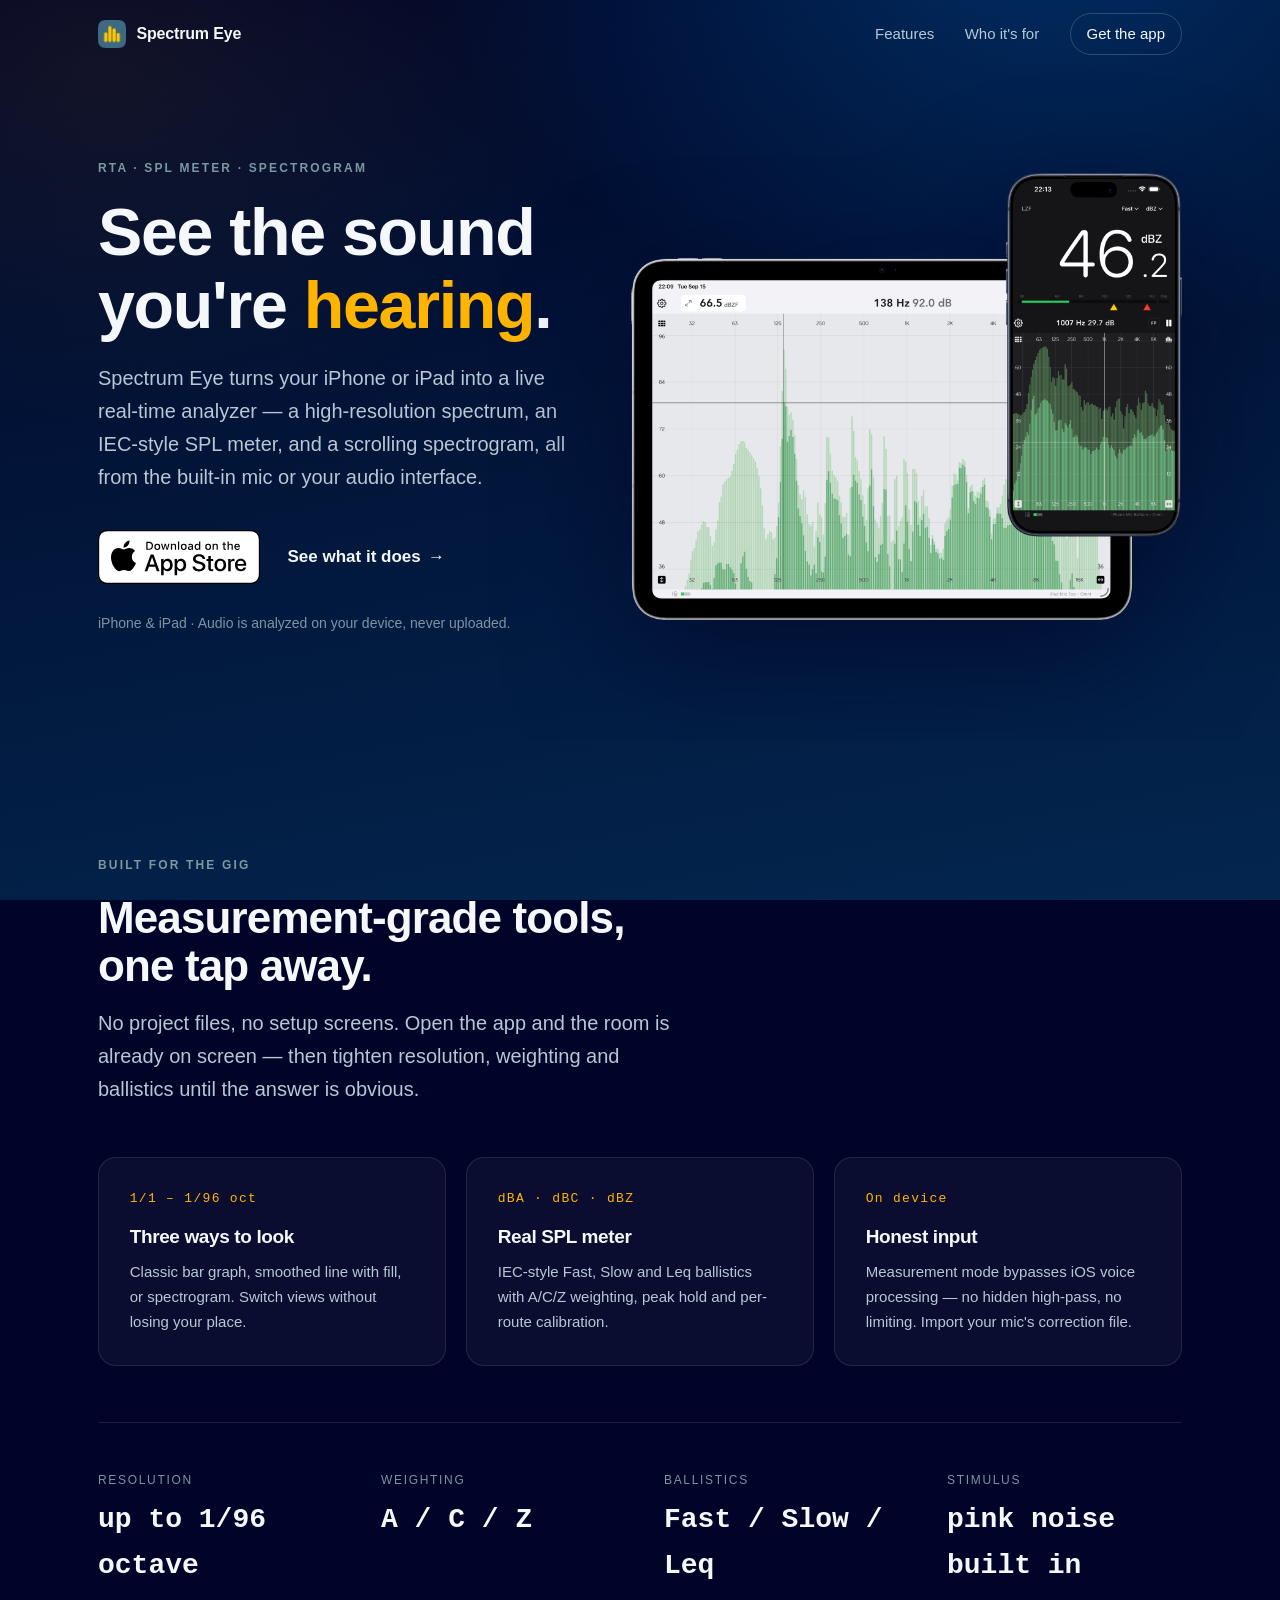
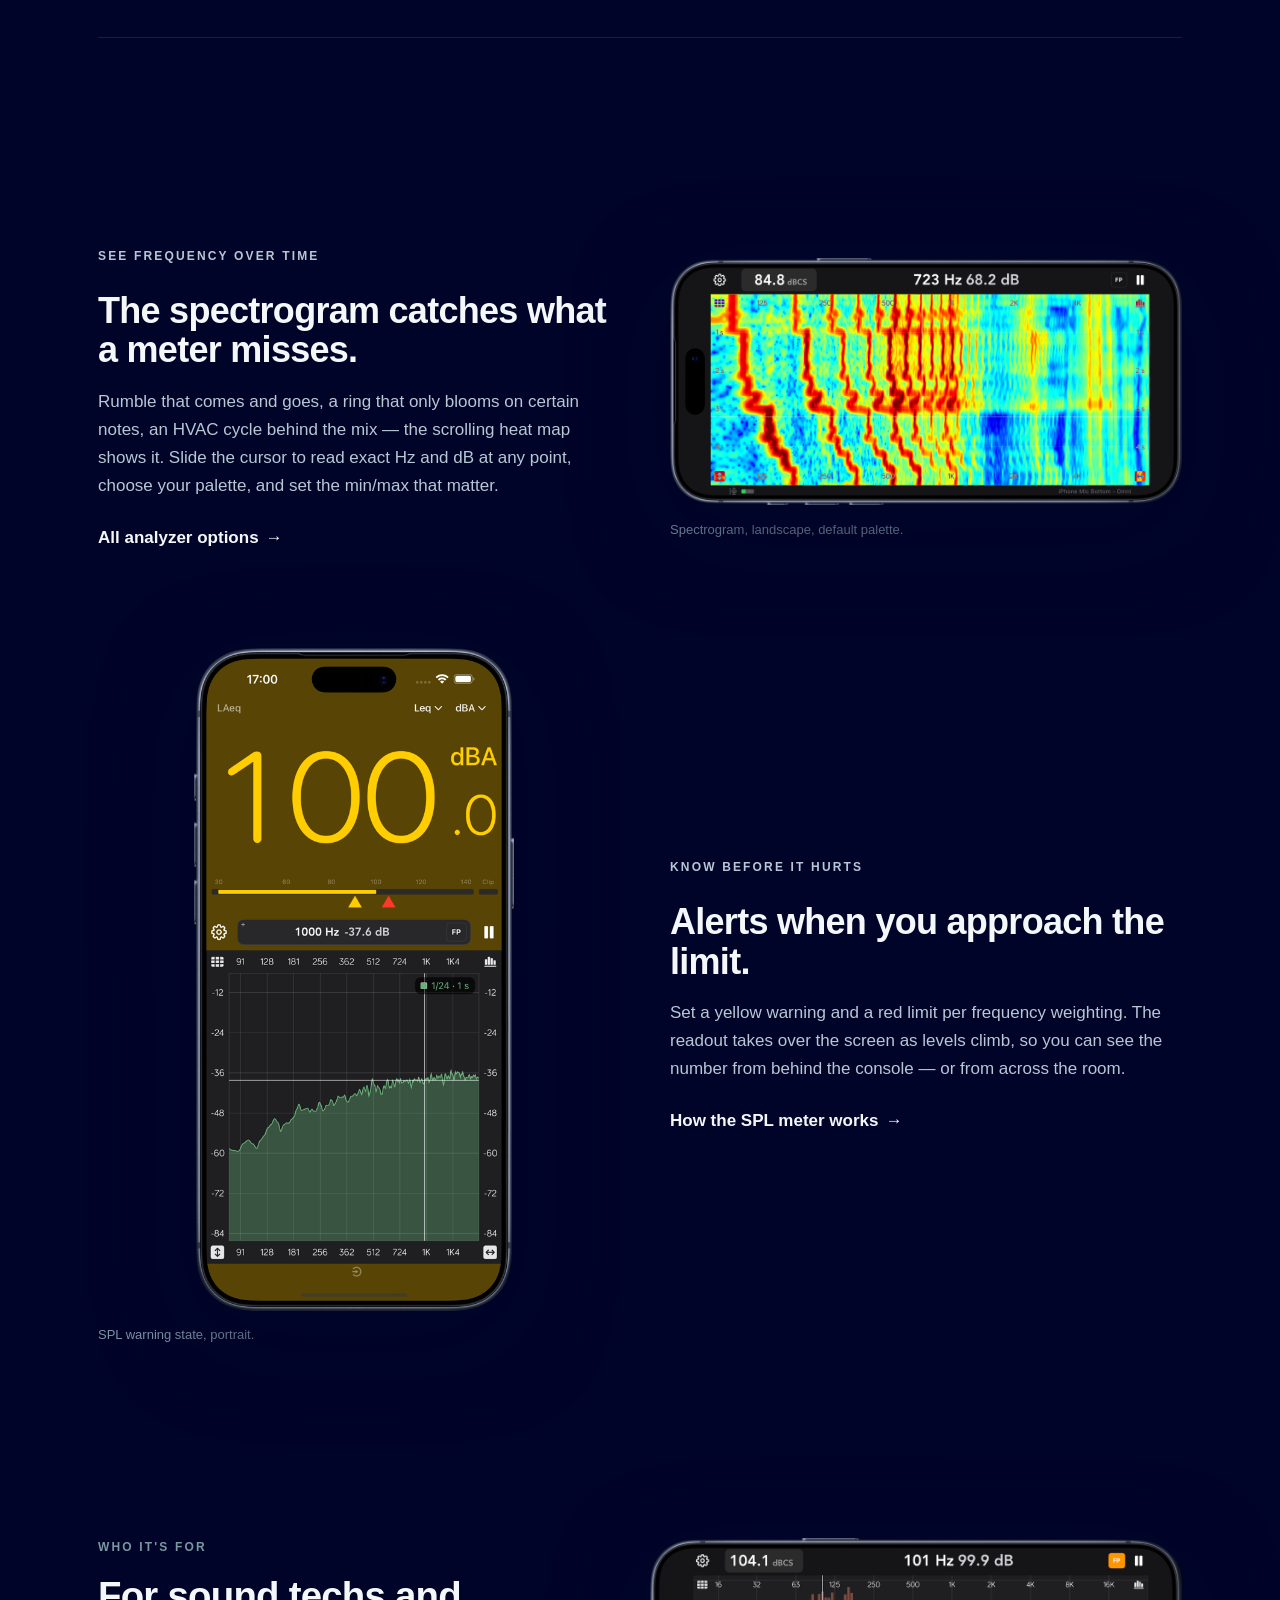
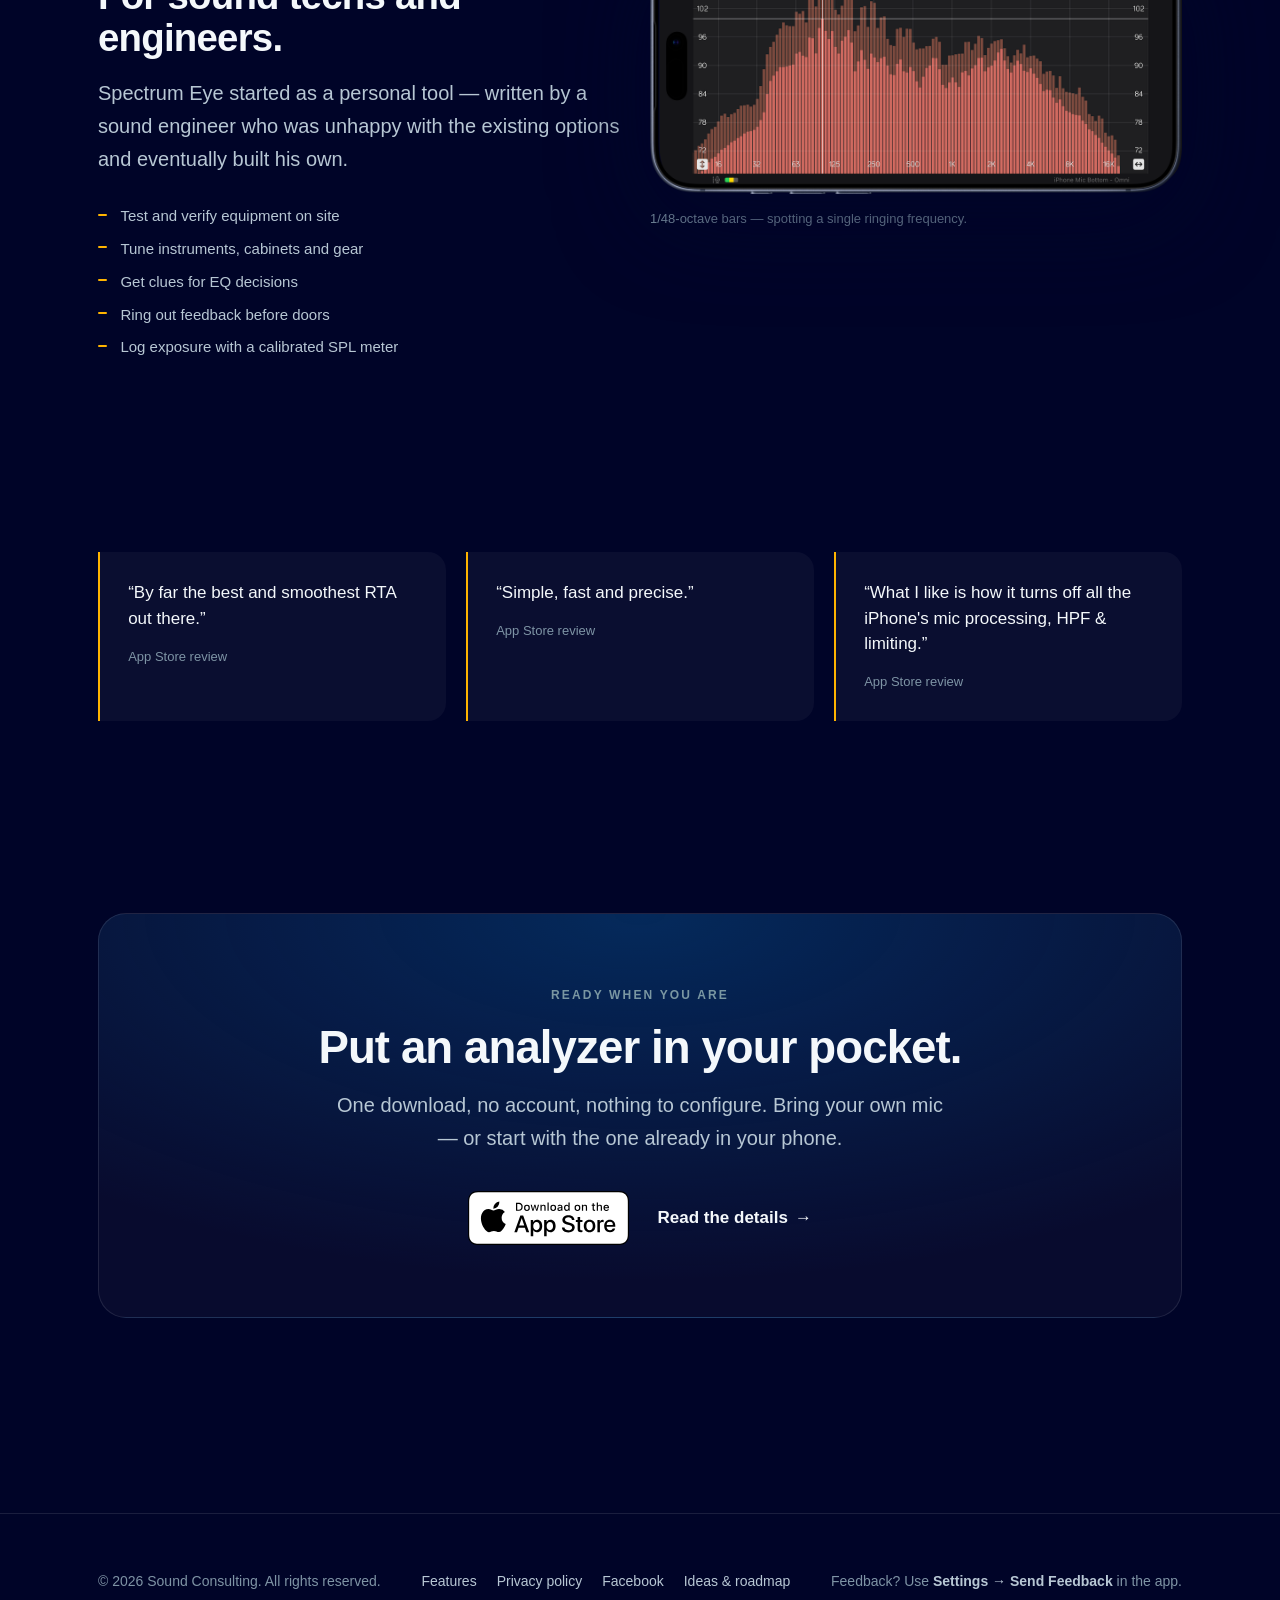
==== docs/index.html @ e40ea3b8 "Add Spectrum Eye marketing site under docs/ for GitHub Pages. Publish index and features pages with " ====
<!DOCTYPE html>
<html lang="en">
<head>
<meta charset="utf-8" />
<meta name="viewport" content="width=device-width, initial-scale=1" />
<title>Spectrum Eye — Live RTA, SPL Meter &amp; Spectrogram for iPhone and iPad</title>
<meta name="description" content="Spectrum Eye is a real-time audio analyzer for iPhone and iPad: bar, line and spectrogram views up to 1/96 octave, an IEC-style SPL meter with alerts, and mic calibration. Everything is analyzed on device." />
<link rel="canonical" href="https://www.spectrum-eye.com/" />
<meta property="og:type" content="website" />
<meta property="og:title" content="Spectrum Eye — Live RTA, SPL Meter &amp; Spectrogram" />
<meta property="og:description" content="A real-time analyzer built by a sound engineer: high-resolution RTA, IEC-style SPL meter, spectrogram, and mic calibration on iPhone and iPad." />
<meta property="og:url" content="https://www.spectrum-eye.com/" />
<meta property="og:image" content="https://www.spectrum-eye.com/assets/img/hero.png" />
<meta name="twitter:card" content="summary_large_image" />
<meta name="theme-color" content="#000428" />
<link rel="icon" type="image/png" href="assets/img/favicon.png" />
<link rel="apple-touch-icon" href="assets/img/apple-touch-icon.png" />
<link rel="stylesheet" href="assets/css/site.css" />
</head>
<body>
<a class="skip-link" href="#main">Skip to content</a>

<header class="masthead" data-stuck="false">
  <div class="shell masthead__inner">
    <a class="brand" href="index.html">
      <img src="assets/img/logo.png" alt="" width="28" height="28" />
      Spectrum&nbsp;Eye
    </a>
    <nav class="nav" aria-label="Main">
      <a href="features.html">Features</a>
      <a href="#who">Who it's for</a>
      <a class="nav__cta" href="https://apps.apple.com/app/apple-store/id794366989?pt=1736742&amp;ct=website&amp;mt=8">Get the app</a>
    </nav>
  </div>
</header>

<main id="main">

  <section class="hero">
    <div class="shell hero__grid">
      <div>
        <p class="eyebrow">RTA · SPL meter · Spectrogram</p>
        <h1>See the sound<br />you're <em>hearing</em>.</h1>
        <p class="lede">
          Spectrum Eye turns your iPhone or iPad into a live real-time analyzer — a
          high-resolution spectrum, an IEC-style SPL meter, and a scrolling spectrogram,
          all from the built-in mic or your audio interface.
        </p>
        <div class="hero__cta">
          <a class="badge-link" href="https://apps.apple.com/app/apple-store/id794366989?pt=1736742&amp;ct=website&amp;mt=8">
            <img src="assets/img/appstore-badge-white.svg" alt="Download Spectrum Eye on the App Store" />
          </a>
          <a class="text-link" href="features.html">See what it does <span aria-hidden="true">→</span></a>
        </div>
        <p class="hero__note">iPhone &amp; iPad · Audio is analyzed on your device, never uploaded.</p>
      </div>
      <div class="hero__art">
        <img src="assets/img/hero.png" width="2450" height="1989"
             alt="Spectrum Eye running on an iPad in light mode and an iPhone in dark mode, both showing a live spectrum and SPL readout." />
      </div>
    </div>
    <div class="shell">
      <div class="eq" aria-hidden="true">
        <span style="animation-delay:0s"></span><span style="animation-delay:.12s"></span>
        <span style="animation-delay:.3s"></span><span style="animation-delay:.08s"></span>
        <span style="animation-delay:.42s"></span><span style="animation-delay:.22s"></span>
        <span style="animation-delay:.55s"></span><span style="animation-delay:.16s"></span>
        <span style="animation-delay:.36s"></span><span style="animation-delay:.48s"></span>
        <span style="animation-delay:.05s"></span><span style="animation-delay:.28s"></span>
        <span style="animation-delay:.6s"></span><span style="animation-delay:.18s"></span>
        <span style="animation-delay:.34s"></span><span style="animation-delay:.44s"></span>
        <span style="animation-delay:.1s"></span><span style="animation-delay:.52s"></span>
        <span style="animation-delay:.26s"></span><span style="animation-delay:.38s"></span>
      </div>
    </div>
  </section>

  <section class="section" aria-labelledby="built">
    <div class="shell">
      <div class="section__head reveal">
        <p class="eyebrow">Built for the gig</p>
        <h2 id="built">Measurement-grade tools, one tap away.</h2>
        <p class="lede">
          No project files, no setup screens. Open the app and the room is already on screen —
          then tighten resolution, weighting and ballistics until the answer is obvious.
        </p>
      </div>

      <div class="grid grid--3">
        <article class="card reveal">
          <span class="card__mark">1/1 – 1/96 oct</span>
          <h3>Three ways to look</h3>
          <p>Classic bar graph, smoothed line with fill, or spectrogram. Switch views without losing your place.</p>
        </article>
        <article class="card reveal">
          <span class="card__mark">dBA · dBC · dBZ</span>
          <h3>Real SPL meter</h3>
          <p>IEC-style Fast, Slow and Leq ballistics with A/C/Z weighting, peak hold and per-route calibration.</p>
        </article>
        <article class="card reveal">
          <span class="card__mark">On device</span>
          <h3>Honest input</h3>
          <p>Measurement mode bypasses iOS voice processing — no hidden high-pass, no limiting. Import your mic's correction file.</p>
        </article>
      </div>

      <dl class="stats reveal" style="margin-top: clamp(2.5rem, 5vw, 3.5rem)">
        <div class="stat"><dt>Resolution</dt><dd>up to 1/96 octave</dd></div>
        <div class="stat"><dt>Weighting</dt><dd>A / C / Z</dd></div>
        <div class="stat"><dt>Ballistics</dt><dd>Fast / Slow / Leq</dd></div>
        <div class="stat"><dt>Stimulus</dt><dd>pink noise built in</dd></div>
      </dl>
    </div>
  </section>

  <section class="section section--tight" aria-labelledby="time">
    <div class="shell">
      <div class="showcase reveal">
        <div>
          <p class="eyebrow">See frequency over time</p>
          <h2 id="time">The spectrogram catches what a meter misses.</h2>
          <p>
            Rumble that comes and goes, a ring that only blooms on certain notes, an HVAC cycle
            behind the mix — the scrolling heat map shows it. Slide the cursor to read exact
            Hz and dB at any point, choose your palette, and set the min/max that matter.
          </p>
          <a class="text-link" href="features.html#analyzer">All analyzer options <span aria-hidden="true">→</span></a>
        </div>
        <div class="showcase__art">
          <figure class="figure">
            <div class="frame">
              <img src="assets/img/shot-spectrogram-dark.png" loading="lazy"
                   alt="Spectrogram view in Spectrum Eye showing a colour heat map of frequency against time with a cursor readout of 723 Hz." />
            </div>
            <figcaption>Spectrogram, landscape, default palette.</figcaption>
          </figure>
        </div>
      </div>

      <div class="showcase showcase--flip reveal">
        <div>
          <p class="eyebrow">Know before it hurts</p>
          <h2>Alerts when you approach the limit.</h2>
          <p>
            Set a yellow warning and a red limit per frequency weighting. The readout takes over the
            screen as levels climb, so you can see the number from behind the console — or from
            across the room.
          </p>
          <a class="text-link" href="features.html#spl">How the SPL meter works <span aria-hidden="true">→</span></a>
        </div>
        <div class="showcase__art">
          <figure class="figure">
            <div class="frame frame--phone">
              <img src="assets/img/shot-spl-alert.png" loading="lazy"
                   alt="iPhone showing the SPL meter tinted yellow at 100.0 dBA with a warning threshold marker and live spectrum below." />
            </div>
            <figcaption>SPL warning state, portrait.</figcaption>
          </figure>
        </div>
      </div>
    </div>
  </section>

  <section class="section" id="who" aria-labelledby="who-h">
    <div class="shell">
      <div class="grid grid--2">
        <div class="reveal">
          <p class="eyebrow">Who it's for</p>
          <h2 id="who-h" style="font-size: clamp(1.6rem, 1.2rem + 1.8vw, 2.4rem); margin-bottom: 1.1rem">
            For sound techs and engineers.
          </h2>
          <p class="lede" style="margin-bottom: 1.75rem">
            Spectrum Eye started as a personal tool — written by a sound engineer who was unhappy
            with the existing options and eventually built his own.
          </p>
          <ul class="ticks">
            <li>Test and verify equipment on site</li>
            <li>Tune instruments, cabinets and gear</li>
            <li>Get clues for EQ decisions</li>
            <li>Ring out feedback before doors</li>
            <li>Log exposure with a calibrated SPL meter</li>
          </ul>
        </div>
        <div class="reveal">
          <figure class="figure">
            <div class="frame">
              <img src="assets/img/shot-bars-dark.png" loading="lazy"
                   alt="Landscape bar graph view with a narrow peak around 1 kHz, cursor reading 1098 Hz at -27.5 dB." />
            </div>
            <figcaption>1/48-octave bars — spotting a single ringing frequency.</figcaption>
          </figure>
        </div>
      </div>
    </div>
  </section>

  <section class="section section--tight" aria-label="What users say">
    <div class="shell">
      <div class="quotes">
        <blockquote class="quote reveal">
          <p>“By far the best and smoothest RTA out there.”</p>
          <footer>App Store review</footer>
        </blockquote>
        <blockquote class="quote reveal">
          <p>“Simple, fast and precise.”</p>
          <footer>App Store review</footer>
        </blockquote>
        <blockquote class="quote reveal">
          <p>“What I like is how it turns off all the iPhone's mic processing, HPF &amp; limiting.”</p>
          <footer>App Store review</footer>
        </blockquote>
      </div>
    </div>
  </section>

  <section class="section" aria-labelledby="get">
    <div class="shell">
      <div class="closer reveal">
        <p class="eyebrow">Ready when you are</p>
        <h2 id="get">Put an analyzer in your pocket.</h2>
        <p class="lede">
          One download, no account, nothing to configure. Bring your own mic — or start with
          the one already in your phone.
        </p>
        <div class="hero__cta">
          <a class="badge-link" href="https://apps.apple.com/app/apple-store/id794366989?pt=1736742&amp;ct=website&amp;mt=8">
            <img src="assets/img/appstore-badge-white.svg" alt="Download Spectrum Eye on the App Store" />
          </a>
          <a class="text-link" href="features.html">Read the details <span aria-hidden="true">→</span></a>
        </div>
      </div>
    </div>
  </section>

</main>

<footer class="footer">
  <div class="shell footer__inner">
    <p>© 2026 Sound Consulting. All rights reserved.</p>
    <nav aria-label="Footer">
      <a href="features.html">Features</a>
      <a href="se_privacy_policy_en.html">Privacy policy</a>
      <a href="https://www.facebook.com/spectrum.eye.rta" target="_blank" rel="noopener">Facebook</a>
      <a href="https://spectrumeye.userjot.com/" target="_blank" rel="noopener">Ideas &amp; roadmap</a>
    </nav>
    <p>Feedback? Use <strong>Settings → Send Feedback</strong> in the app.</p>
  </div>
</footer>

<script src="assets/js/site.js" defer></script>
</body>
</html>
---- docs/assets/css/site.css ----
/* Spectrum Eye — site styles
   Palette continues the spectrum-eye.com deep-blue gradient and Segoe UI type,
   with the app emblem's amber and the analyzer's green as accents. */

:root {
  --navy-abyss: #000428;
  --navy-deep: #021539;
  --navy-mid: #03264f;
  --navy-lit: #004e92;

  --amber: #ffb400;
  --amber-soft: #ffc94d;
  --green: #74d18e;
  --slate: #7a97a2;

  --ink: #f4f8fb;
  --ink-dim: #b7c7d4;
  --ink-faint: #7e94a5;

  --hairline: rgba(255, 255, 255, 0.1);
  --hairline-strong: rgba(255, 255, 255, 0.18);
  --pane: rgba(255, 255, 255, 0.04);

  --font: "Segoe UI", -apple-system, BlinkMacSystemFont, "Helvetica Neue",
    Helvetica, Arial, sans-serif;
  --font-num: ui-monospace, SFMono-Regular, "SF Mono", Menlo, Consolas,
    monospace;

  --shell: 1180px;
  --gutter: clamp(1.25rem, 4vw, 3rem);
  --radius: 18px;
  --ease: cubic-bezier(0.22, 0.61, 0.36, 1);
}

*,
*::before,
*::after {
  box-sizing: border-box;
}

html {
  -webkit-text-size-adjust: 100%;
  scroll-behavior: smooth;
}

body {
  margin: 0;
  font-family: var(--font);
  font-size: clamp(1rem, 0.96rem + 0.2vw, 1.0625rem);
  line-height: 1.65;
  color: var(--ink);
  background-color: var(--navy-abyss);
  background-image:
    radial-gradient(900px 620px at 82% -10%, rgba(0, 78, 146, 0.55), transparent 70%),
    radial-gradient(760px 520px at 8% 8%, rgba(255, 180, 0, 0.07), transparent 68%),
    linear-gradient(170deg, var(--navy-abyss) 0%, var(--navy-deep) 45%, var(--navy-mid) 100%);
  background-attachment: fixed;
  -webkit-font-smoothing: antialiased;
  text-rendering: optimizeLegibility;
}

img,
svg {
  display: block;
  max-width: 100%;
  height: auto;
}

a {
  color: var(--amber-soft);
  text-decoration-color: rgba(255, 201, 77, 0.35);
  text-underline-offset: 3px;
  transition: color 0.2s var(--ease), text-decoration-color 0.2s var(--ease);
}

a:hover {
  color: #fff;
  text-decoration-color: currentColor;
}

:focus-visible {
  outline: 2px solid var(--amber);
  outline-offset: 3px;
  border-radius: 4px;
}

h1,
h2,
h3 {
  margin: 0;
  line-height: 1.1;
  letter-spacing: -0.02em;
  font-weight: 700;
}

p {
  margin: 0;
}

/* ---------- layout primitives ---------- */

.shell {
  width: 100%;
  max-width: var(--shell);
  margin-inline: auto;
  padding-inline: var(--gutter);
}

.skip-link {
  position: absolute;
  left: -9999px;
  top: 0;
  z-index: 100;
  padding: 0.75rem 1rem;
  background: var(--amber);
  color: #10203a;
  font-weight: 600;
}

.skip-link:focus {
  left: 1rem;
  top: 1rem;
}

.eyebrow {
  margin: 0 0 1.1rem;
  font-size: 0.75rem;
  font-weight: 600;
  letter-spacing: 0.18em;
  text-transform: uppercase;
  color: var(--slate);
}

.lede {
  color: var(--ink-dim);
  font-size: clamp(1.0625rem, 1rem + 0.4vw, 1.25rem);
  max-width: 56ch;
}

.section {
  padding-block: clamp(4rem, 9vw, 7.5rem);
}

.section--tight {
  padding-block: clamp(3rem, 6vw, 5rem);
}

.section__head {
  max-width: 62ch;
  margin-bottom: clamp(2.25rem, 4vw, 3.5rem);
}

.section__head h2 {
  font-size: clamp(1.75rem, 1.2rem + 2vw, 2.75rem);
  margin-bottom: 1rem;
}

.rule {
  height: 1px;
  border: 0;
  margin: 0;
  background: linear-gradient(
    to right,
    transparent,
    var(--hairline-strong) 20%,
    var(--hairline-strong) 80%,
    transparent
  );
}

/* ---------- header ---------- */

.masthead {
  position: sticky;
  top: 0;
  z-index: 50;
  border-bottom: 1px solid transparent;
  transition: background 0.3s var(--ease), border-color 0.3s var(--ease),
    backdrop-filter 0.3s var(--ease);
}

.masthead[data-stuck="true"] {
  background: rgba(2, 12, 34, 0.72);
  backdrop-filter: blur(14px) saturate(140%);
  border-bottom-color: var(--hairline);
}

.masthead__inner {
  display: flex;
  align-items: center;
  gap: 1.5rem;
  min-height: 68px;
}

.brand {
  display: inline-flex;
  align-items: center;
  gap: 0.65rem;
  font-weight: 600;
  font-size: 1rem;
  letter-spacing: -0.01em;
  color: var(--ink);
  text-decoration: none;
  margin-right: auto;
}

/* the icon carries its own squircle, so no CSS masking here */
.brand img {
  width: 28px;
  height: 28px;
}

.nav {
  display: flex;
  align-items: center;
  gap: clamp(1rem, 2.5vw, 1.9rem);
}

.nav a {
  color: var(--ink-dim);
  font-size: 0.9375rem;
  text-decoration: none;
}

.nav a:hover,
.nav a[aria-current="page"] {
  color: var(--ink);
}

.nav__cta {
  padding: 0.45rem 1rem;
  border: 1px solid var(--hairline-strong);
  border-radius: 999px;
  color: var(--ink) !important;
}

.nav__cta:hover {
  border-color: var(--amber);
  color: var(--amber-soft) !important;
}

@media (max-width: 560px) {
  .nav a:not(.nav__cta) {
    display: none;
  }
}

/* ---------- hero ---------- */

.hero {
  padding-block: clamp(3rem, 7vw, 6rem) 0;
  overflow: hidden;
}

.hero__grid {
  display: grid;
  gap: clamp(2.5rem, 5vw, 4rem);
  align-items: center;
}

@media (min-width: 900px) {
  .hero__grid {
    grid-template-columns: minmax(0, 0.92fr) minmax(0, 1.08fr);
  }
}

.hero h1 {
  font-size: clamp(2.4rem, 1.4rem + 4.4vw, 4.15rem);
  margin-bottom: 1.25rem;
}

.hero h1 em {
  font-style: normal;
  color: var(--amber);
}

.hero__cta {
  display: flex;
  flex-wrap: wrap;
  align-items: center;
  gap: 1.25rem 1.75rem;
  margin-top: 2.25rem;
}

.badge-link {
  display: inline-block;
  transition: transform 0.25s var(--ease), filter 0.25s var(--ease);
}

.badge-link img {
  height: 54px;
  width: auto;
}

.badge-link:hover {
  transform: translateY(-2px);
  filter: drop-shadow(0 10px 22px rgba(0, 0, 0, 0.45));
}

.text-link {
  display: inline-flex;
  align-items: center;
  gap: 0.45rem;
  font-weight: 600;
  text-decoration: none;
  color: var(--ink);
}

.text-link span {
  transition: transform 0.25s var(--ease);
}

.text-link:hover span {
  transform: translateX(4px);
}

.hero__note {
  margin-top: 1.75rem;
  font-size: 0.875rem;
  color: var(--ink-faint);
}

.hero__art {
  position: relative;
}

.hero__art::before {
  content: "";
  position: absolute;
  inset: 6% -12% 12% -6%;
  background: radial-gradient(
    closest-side,
    rgba(116, 209, 142, 0.22),
    rgba(0, 78, 146, 0.12) 55%,
    transparent 75%
  );
  filter: blur(12px);
  z-index: -1;
}

.hero__art img {
  width: 100%;
  filter: drop-shadow(0 40px 60px rgba(0, 4, 40, 0.6));
}

/* equalizer divider — decorative */

.eq {
  display: flex;
  align-items: flex-end;
  gap: 3px;
  height: 34px;
  margin-top: clamp(3rem, 6vw, 4.5rem);
  opacity: 0.55;
}

.eq span {
  flex: 1;
  min-width: 2px;
  border-radius: 2px 2px 0 0;
  background: linear-gradient(to top, rgba(116, 209, 142, 0.15), var(--green));
  transform-origin: bottom;
  animation: eq-pulse 1.8s var(--ease) infinite alternate;
}

@keyframes eq-pulse {
  from {
    height: 12%;
  }
  to {
    height: 100%;
  }
}

/* ---------- feature grid ---------- */

.grid {
  display: grid;
  gap: 1.25rem;
}

@media (min-width: 700px) {
  .grid--3 {
    grid-template-columns: repeat(3, minmax(0, 1fr));
  }
  .grid--2 {
    grid-template-columns: repeat(2, minmax(0, 1fr));
  }
}

.card {
  padding: clamp(1.5rem, 2.4vw, 2rem);
  border: 1px solid var(--hairline);
  border-radius: var(--radius);
  background: var(--pane);
  transition: transform 0.3s var(--ease), border-color 0.3s var(--ease),
    background 0.3s var(--ease);
}

.card:hover {
  transform: translateY(-4px);
  border-color: var(--hairline-strong);
  background: rgba(255, 255, 255, 0.06);
}

.card h3 {
  font-size: 1.1875rem;
  margin-bottom: 0.75rem;
}

.card p {
  color: var(--ink-dim);
  font-size: 0.9375rem;
}

.card__mark {
  display: block;
  margin-bottom: 1.1rem;
  font-family: var(--font-num);
  font-size: 0.8125rem;
  letter-spacing: 0.1em;
  color: var(--amber);
}

.ticks {
  margin: 0;
  padding: 0;
  list-style: none;
  color: var(--ink-dim);
}

.ticks li {
  position: relative;
  padding-left: 1.4rem;
  font-size: 0.9375rem;
}

.ticks li + li {
  margin-top: 0.5rem;
}

.ticks li::before {
  content: "";
  position: absolute;
  left: 0;
  top: 0.62em;
  width: 9px;
  height: 2px;
  border-radius: 2px;
  background: var(--amber);
}

/* ---------- showcase rows ---------- */

.showcase {
  display: grid;
  gap: clamp(2rem, 5vw, 3.75rem);
  align-items: center;
}

@media (min-width: 880px) {
  .showcase {
    grid-template-columns: repeat(2, minmax(0, 1fr));
  }
  .showcase--flip .showcase__art {
    order: -1;
  }
}

.showcase + .showcase {
  margin-top: clamp(3.5rem, 8vw, 6rem);
}

.showcase h2,
.showcase h3 {
  font-size: clamp(1.5rem, 1.1rem + 1.6vw, 2.25rem);
  margin-bottom: 1.1rem;
}

.showcase p {
  color: var(--ink-dim);
  margin-bottom: 1.5rem;
}

/* screenshots are device renders with their own bezel and transparent corners,
   so the shadow follows the image silhouette rather than a wrapper box */
.frame img {
  filter: drop-shadow(0 26px 45px rgba(0, 4, 40, 0.7));
}

.frame--phone {
  max-width: 320px;
  margin-inline: auto;
}

.figure {
  margin: 0;
}

.figure figcaption {
  margin-top: 0.85rem;
  font-size: 0.8125rem;
  color: var(--ink-faint);
}

/* ---------- quotes ---------- */

.quotes {
  display: grid;
  gap: 1.25rem;
}

@media (min-width: 760px) {
  .quotes {
    grid-template-columns: repeat(3, minmax(0, 1fr));
  }
}

.quote {
  margin: 0;
  padding: clamp(1.4rem, 2.2vw, 1.85rem);
  border-left: 2px solid var(--amber);
  border-radius: 0 var(--radius) var(--radius) 0;
  background: var(--pane);
}

.quote p {
  font-size: 1.0625rem;
  line-height: 1.5;
}

.quote footer {
  margin-top: 0.9rem;
  font-size: 0.8125rem;
  color: var(--ink-faint);
}

/* ---------- stats ---------- */

.stats {
  display: grid;
  gap: 1.5rem clamp(1.5rem, 4vw, 3rem);
  grid-template-columns: repeat(auto-fit, minmax(150px, 1fr));
  padding-block: clamp(2rem, 4vw, 3rem);
  border-block: 1px solid var(--hairline);
}

.stat dt {
  font-size: 0.75rem;
  letter-spacing: 0.14em;
  text-transform: uppercase;
  color: var(--ink-faint);
  margin-bottom: 0.35rem;
}

.stat dd {
  margin: 0;
  font-family: var(--font-num);
  font-size: clamp(1.35rem, 1.1rem + 0.9vw, 1.75rem);
  font-weight: 600;
  color: var(--ink);
}

/* ---------- in-page nav (features) ---------- */

.jumps {
  display: flex;
  flex-wrap: wrap;
  gap: 0.6rem;
  margin-top: 2rem;
}

.jumps a {
  padding: 0.4rem 0.9rem;
  border: 1px solid var(--hairline);
  border-radius: 999px;
  font-size: 0.875rem;
  color: var(--ink-dim);
  text-decoration: none;
}

.jumps a:hover {
  border-color: var(--amber);
  color: var(--amber-soft);
}

/* ---------- spec rows ---------- */

.spec {
  margin: 0;
  border-top: 1px solid var(--hairline);
}

.spec > div {
  display: grid;
  gap: 0.2rem 2rem;
  padding-block: 0.95rem;
  border-bottom: 1px solid var(--hairline);
}

@media (min-width: 640px) {
  .spec > div {
    grid-template-columns: minmax(0, 13rem) minmax(0, 1fr);
    align-items: baseline;
  }
}

.spec dt {
  font-size: 0.8125rem;
  letter-spacing: 0.1em;
  text-transform: uppercase;
  color: var(--ink-faint);
}

.spec dd {
  margin: 0;
  color: var(--ink-dim);
  font-size: 0.9375rem;
}

/* ---------- side-by-side phone shots ---------- */

.gallery {
  display: grid;
  grid-template-columns: repeat(2, minmax(0, 1fr));
  gap: clamp(0.75rem, 2vw, 1.5rem);
  align-items: start;
}

.gallery img {
  filter: drop-shadow(0 20px 36px rgba(0, 4, 40, 0.65));
}

/* ---------- closing call to action ---------- */

.closer {
  text-align: center;
  padding: clamp(2.75rem, 6vw, 4.5rem) clamp(1.5rem, 4vw, 3.5rem);
  border: 1px solid var(--hairline);
  border-radius: 28px;
  background:
    radial-gradient(120% 140% at 50% 0%, rgba(0, 78, 146, 0.45), transparent 65%),
    rgba(255, 255, 255, 0.03);
}

.closer h2 {
  font-size: clamp(1.75rem, 1.2rem + 2.2vw, 2.85rem);
  margin-bottom: 1rem;
}

.closer .lede {
  margin-inline: auto;
}

.closer .hero__cta {
  justify-content: center;
}

/* ---------- footer ---------- */

.footer {
  padding-block: clamp(2.5rem, 5vw, 3.5rem);
  border-top: 1px solid var(--hairline);
  margin-top: clamp(3rem, 7vw, 5rem);
  color: var(--ink-faint);
  font-size: 0.875rem;
}

.footer__inner {
  display: flex;
  flex-wrap: wrap;
  gap: 1rem 2rem;
  align-items: center;
  justify-content: space-between;
}

.footer nav {
  display: flex;
  flex-wrap: wrap;
  gap: 1.25rem;
}

.footer a {
  color: var(--ink-dim);
  text-decoration: none;
}

.footer a:hover {
  color: #fff;
}

.footer strong {
  font-weight: 600;
  color: var(--ink-dim);
}

/* ---------- reveal on scroll ---------- */

.reveal {
  opacity: 0;
  transform: translateY(18px);
  transition: opacity 0.7s var(--ease), transform 0.7s var(--ease);
}

.reveal.is-visible {
  opacity: 1;
  transform: none;
}

@media (prefers-reduced-motion: reduce) {
  html {
    scroll-behavior: auto;
  }
  .reveal {
    opacity: 1;
    transform: none;
    transition: none;
  }
  .eq span {
    animation: none;
    height: 45%;
  }
}
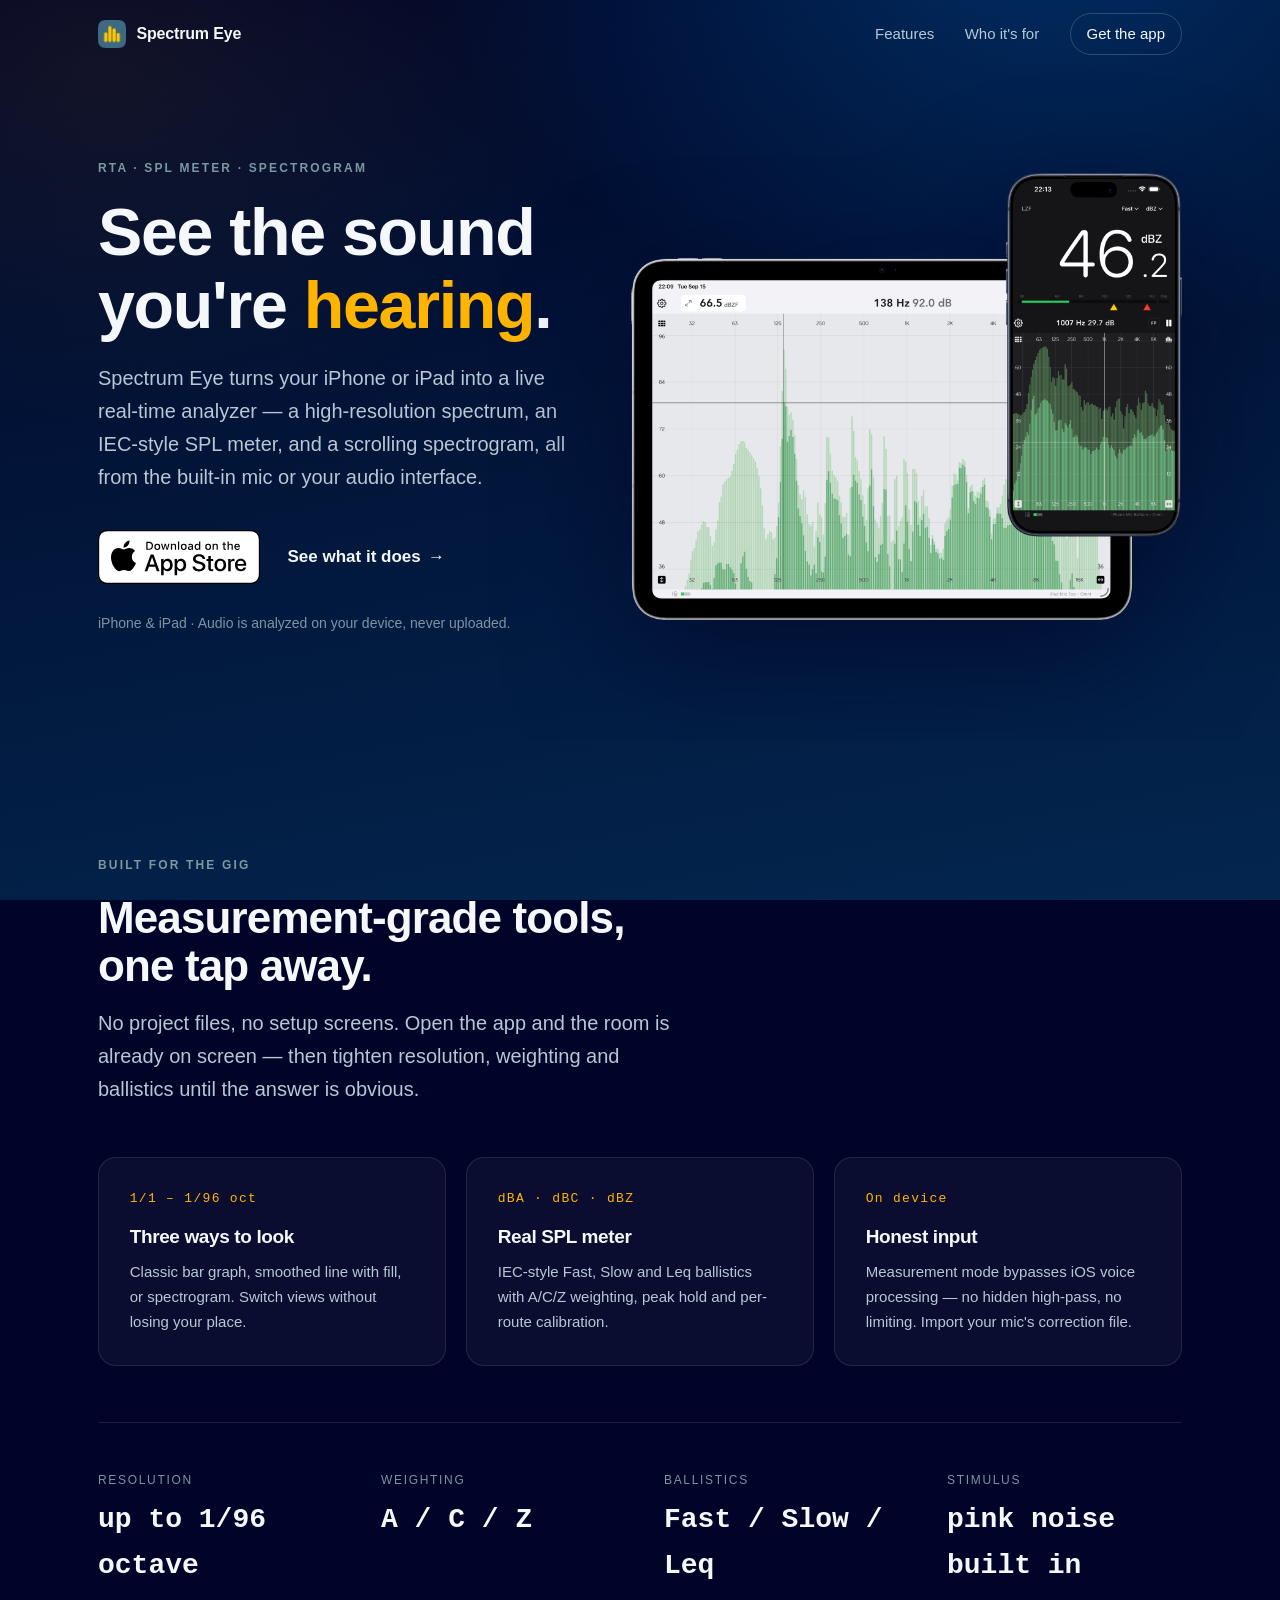
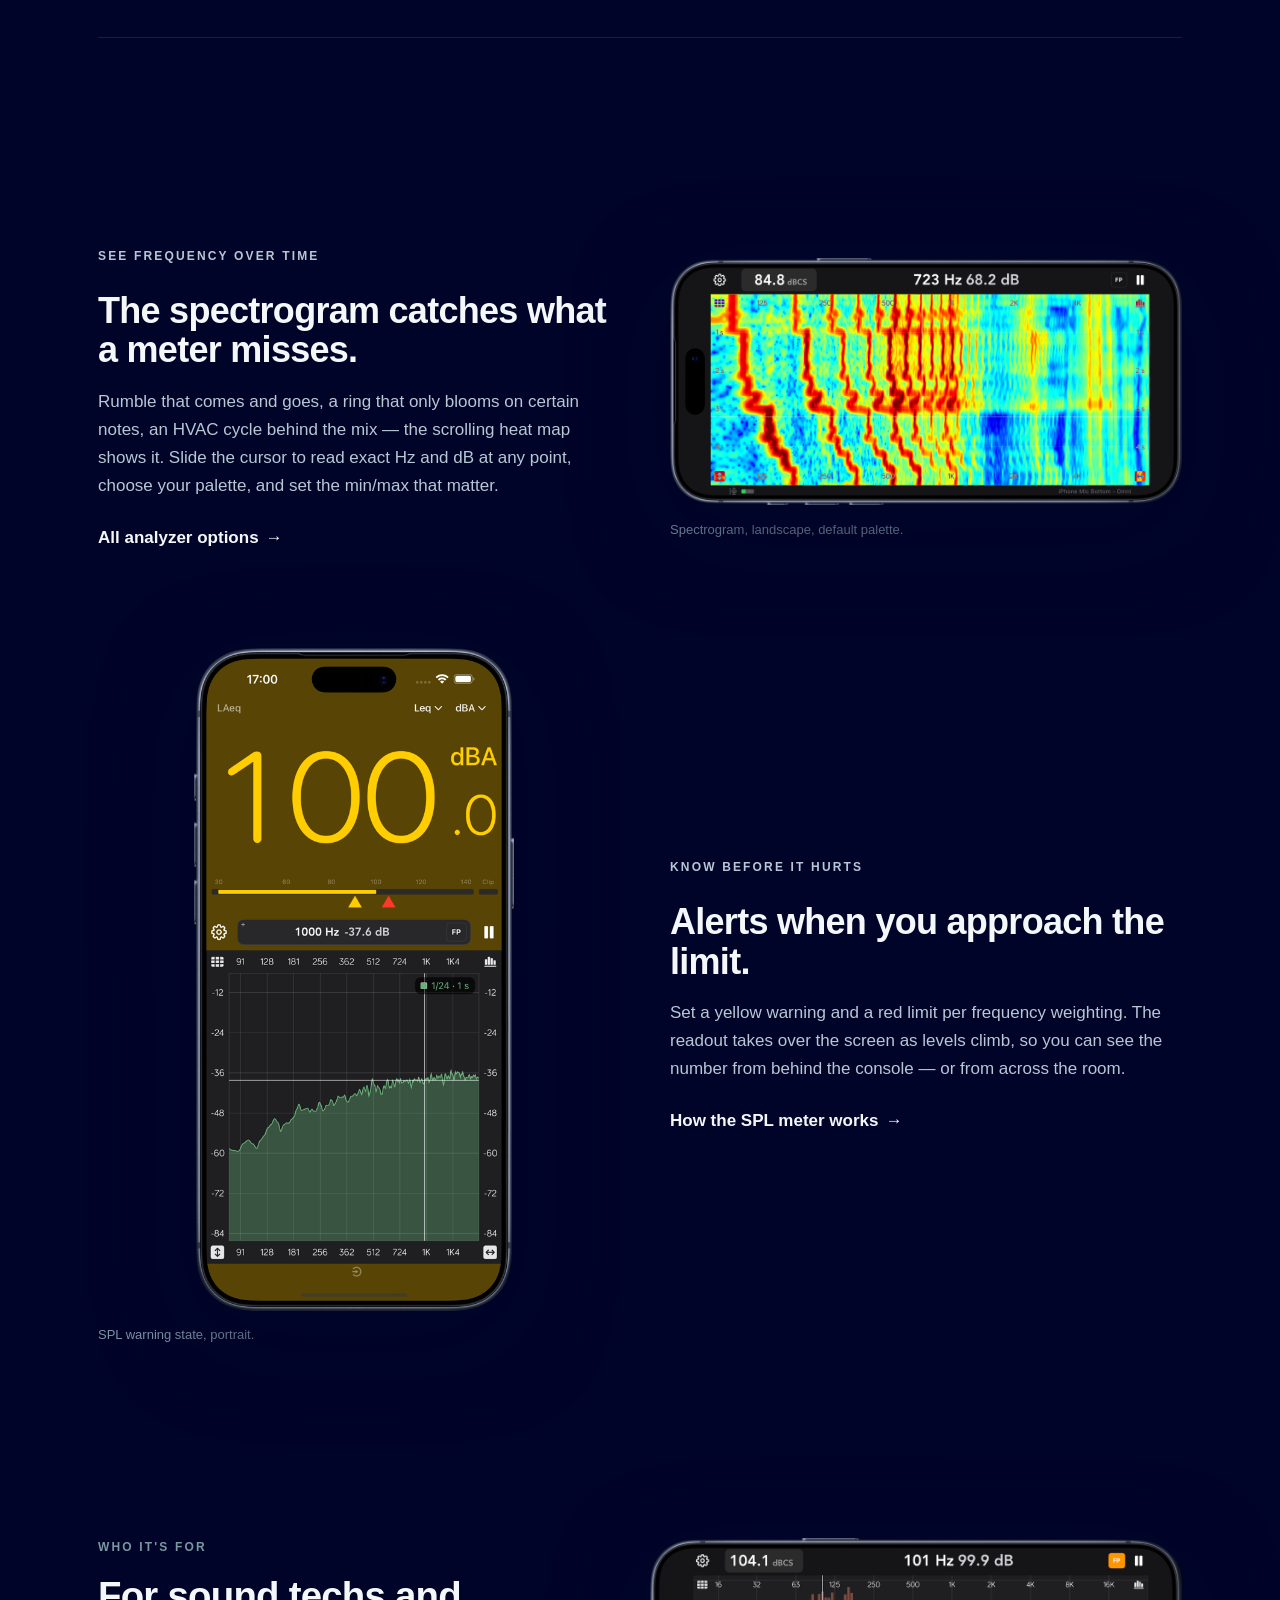
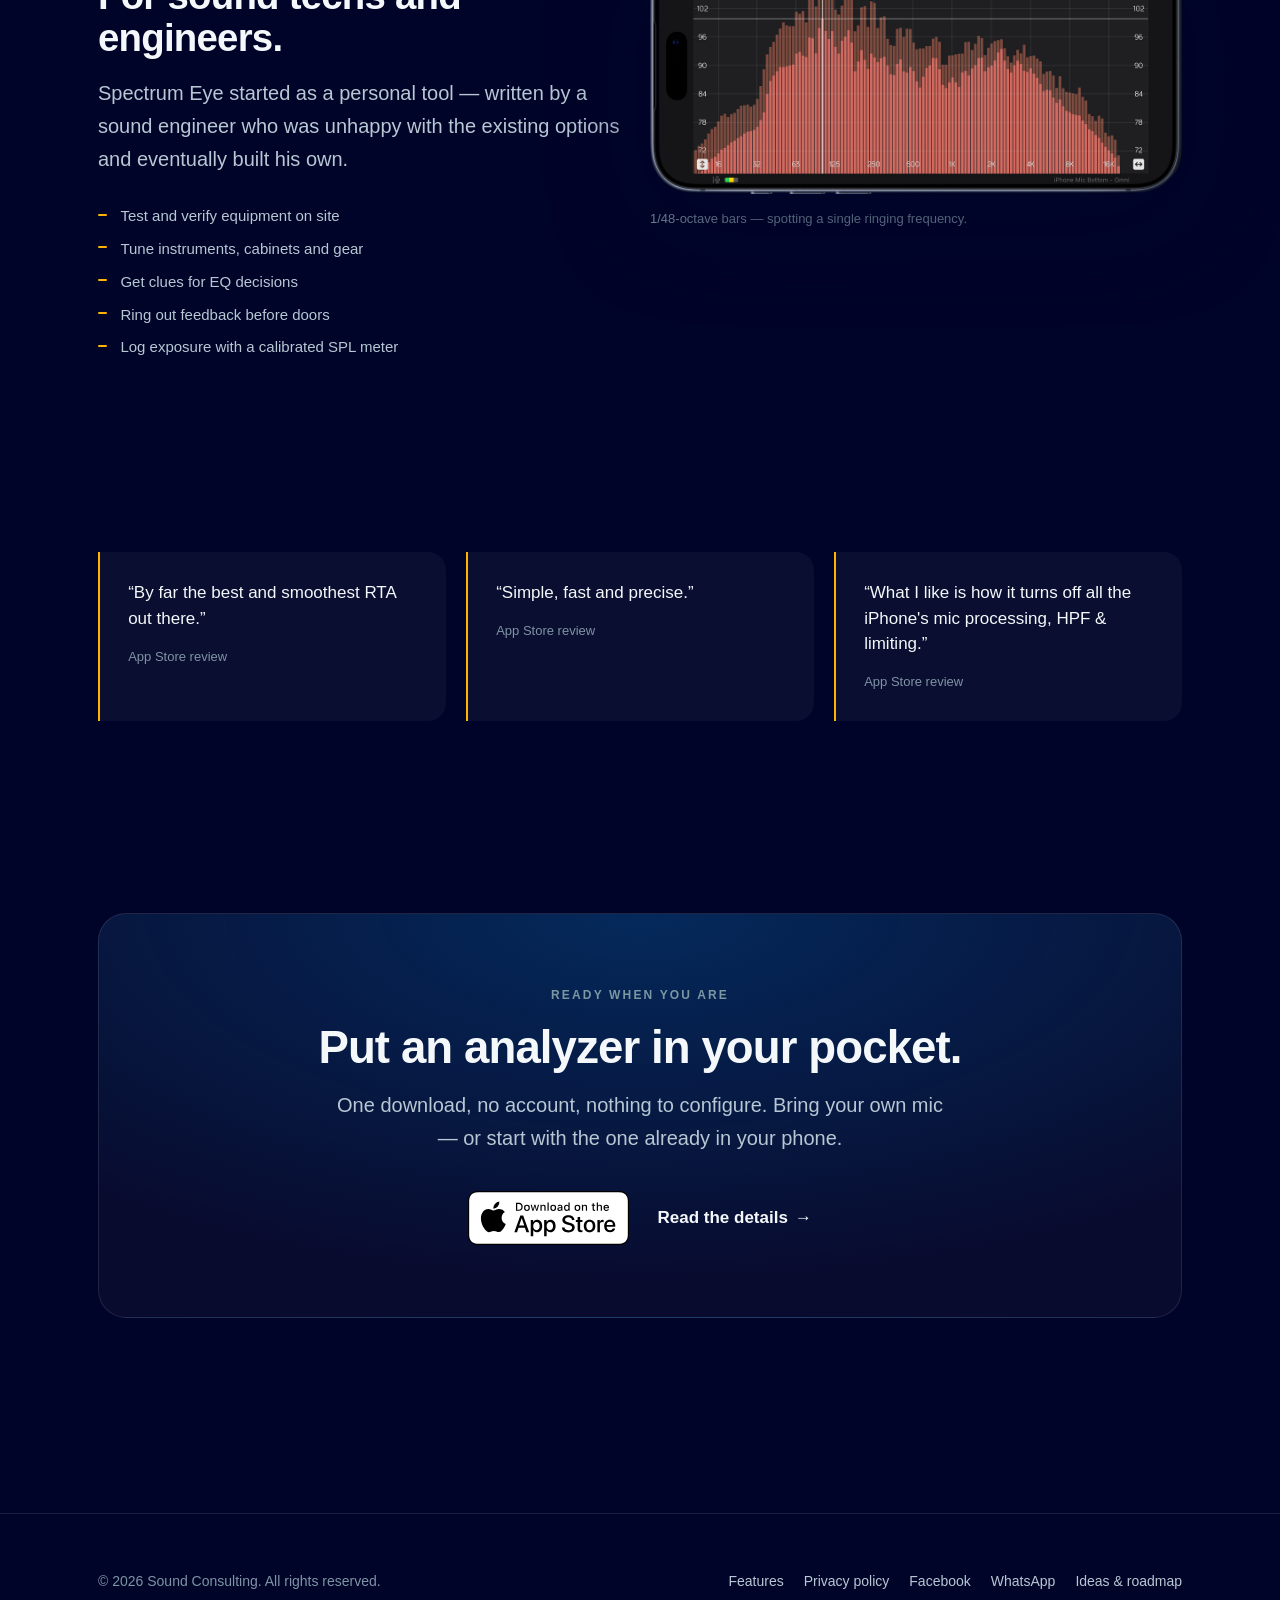
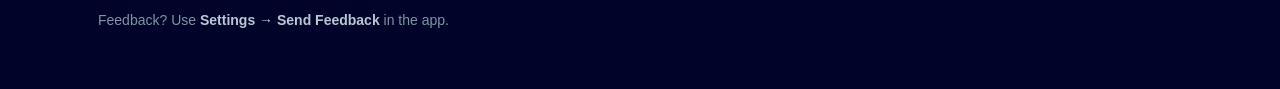
==== commit 626ff341: "Add WhatsApp channel to site footers and social links list. Surface the Spectrum Eye RTA channel alo" ====
--- a/docs/index.html
+++ b/docs/index.html
@@ -241,6 +241,7 @@
       <a href="features.html">Features</a>
       <a href="se_privacy_policy_en.html">Privacy policy</a>
       <a href="https://www.facebook.com/spectrum.eye.rta" target="_blank" rel="noopener">Facebook</a>
+      <a href="https://whatsapp.com/channel/0029VbE4fCqIHph9ClSUPe04" target="_blank" rel="noopener">WhatsApp</a>
       <a href="https://spectrumeye.userjot.com/" target="_blank" rel="noopener">Ideas &amp; roadmap</a>
     </nav>
     <p>Feedback? Use <strong>Settings → Send Feedback</strong> in the app.</p>
